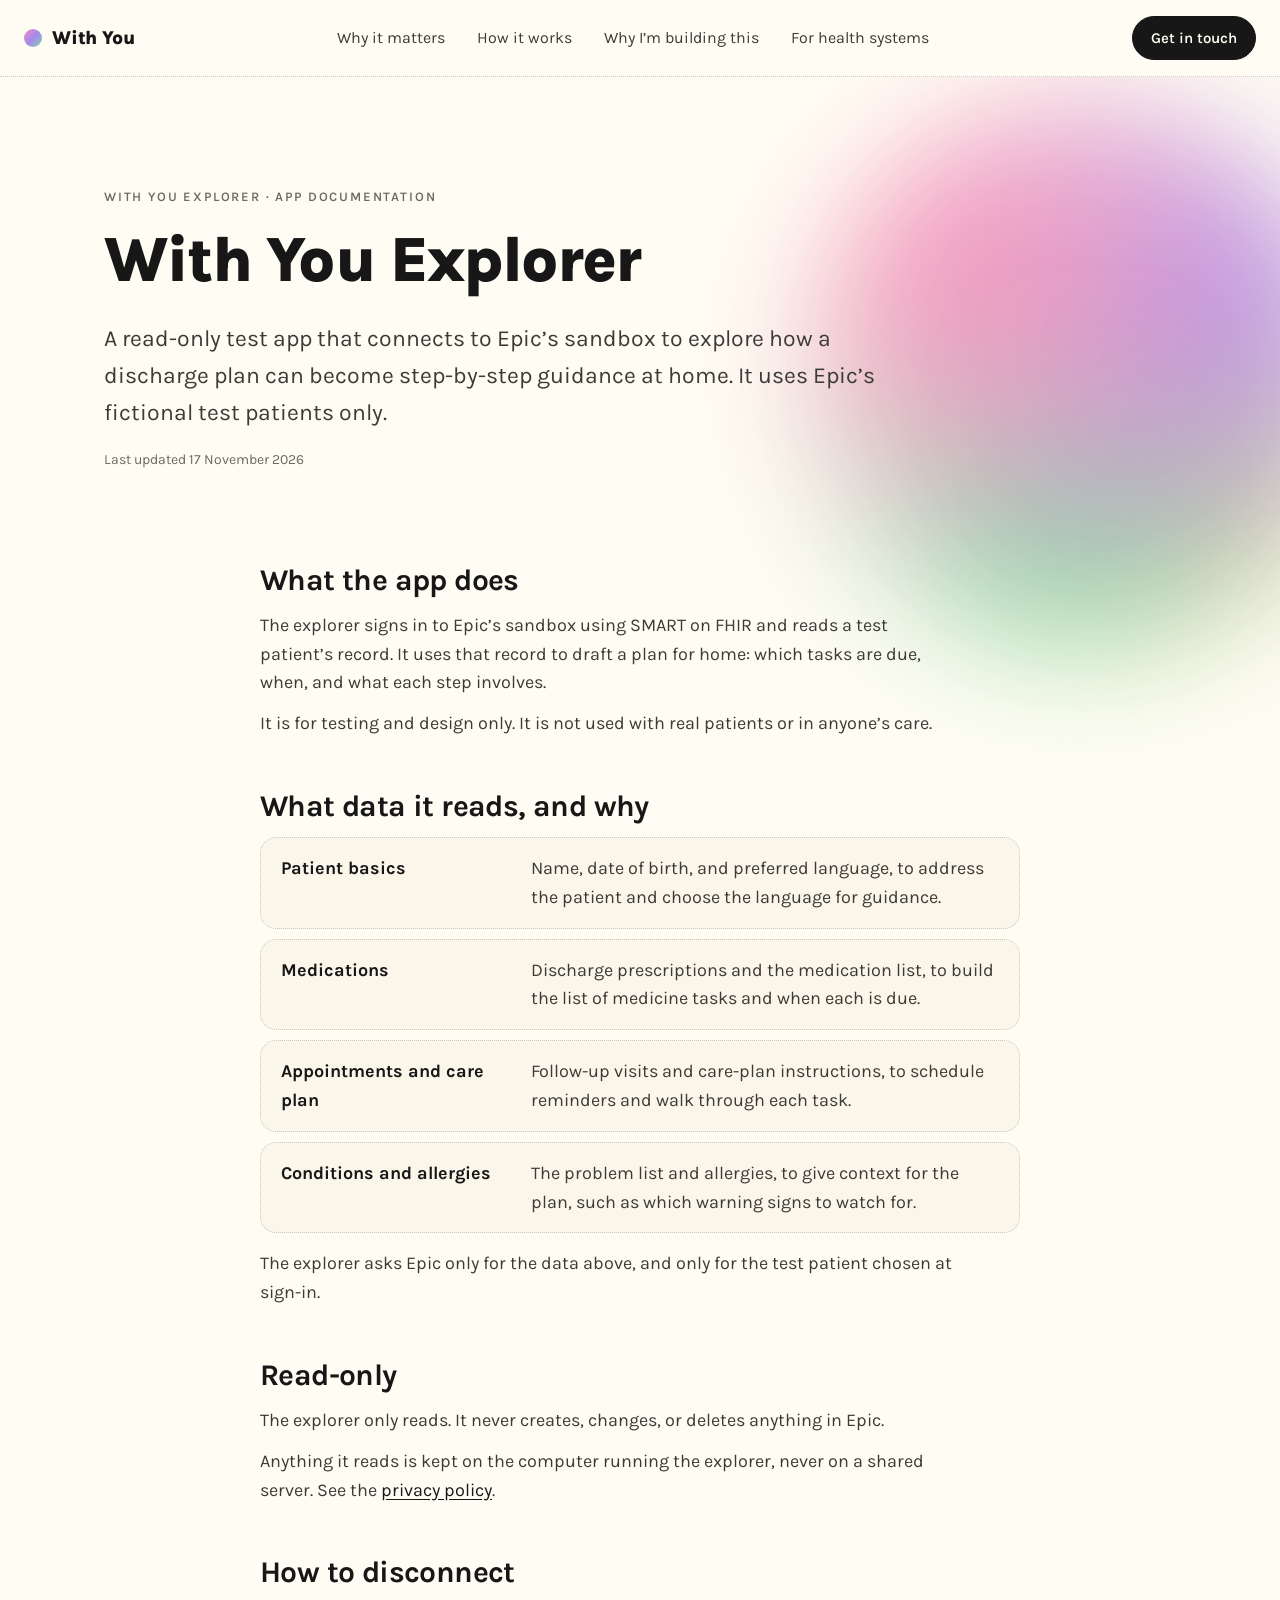
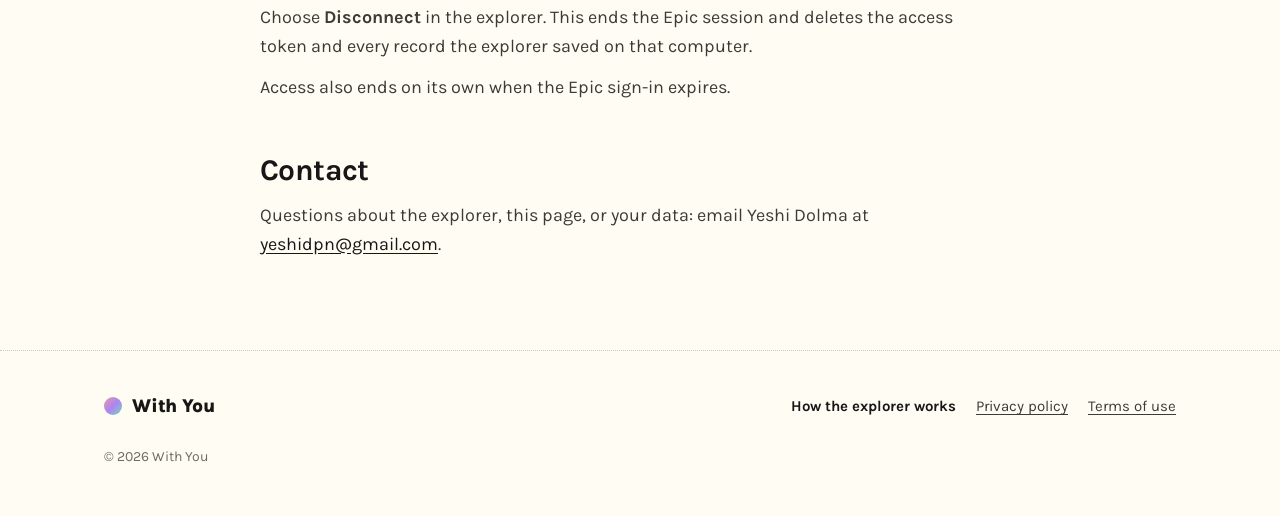
==== epic-app.html @ de27b488 "Add With You Explorer documentation, privacy policy and terms of use Public pages for the Epic app r" ====
<!doctype html>
<html lang="en">
<head>
  <meta charset="utf-8" />
  <meta name="viewport" content="width=device-width, initial-scale=1" />
  <title>With You Explorer · With You</title>
  <meta name="description" content="What the With You Explorer does, the Epic sandbox data it reads and why, that it is read-only, how to disconnect, and how to get in touch." />
  <link rel="preconnect" href="https://fonts.googleapis.com" />
  <link rel="preconnect" href="https://fonts.gstatic.com" crossorigin />
  <link href="https://fonts.googleapis.com/css2?family=Instrument+Serif:ital@1&family=Karla:ital,wght@0,300..800;1,300..800&display=swap" rel="stylesheet" />
  <link rel="stylesheet" href="styles.css" />
  <script>document.documentElement.classList.add("js")</script>
  <script src="script.js" defer></script>
  <link rel="icon" href="icon.svg" type="image/svg+xml" />
  <link rel="apple-touch-icon" href="apple-touch-icon.png" />
  <meta name="theme-color" content="#fffdf3" />
  <!-- link previews (LinkedIn, WhatsApp, iMessage, Slack, X …) -->
  <meta property="og:type" content="website" />
  <meta property="og:site_name" content="With You" />
  <meta property="og:title" content="With You Explorer · With You" />
  <meta property="og:description" content="What the With You Explorer does, the Epic sandbox data it reads and why, that it is read-only, how to disconnect, and how to get in touch." />
  <meta property="og:url" content="https://yeshinin.github.io/with-you/epic-app.html" />
  <meta property="og:image" content="https://yeshinin.github.io/with-you/images/og-image.png" />
  <meta property="og:image:width" content="1200" />
  <meta property="og:image:height" content="630" />
  <meta property="og:image:alt" content="With You: understand your care, navigate daily life, recover with support." />
  <meta name="twitter:card" content="summary_large_image" />
  <meta name="twitter:image" content="https://yeshinin.github.io/with-you/images/og-image.png" />
</head>
<body>

  <!-- ============ NAV ============ -->
  <header class="nav">
    <a href="index.html#top" class="brand">
      <span class="brand-dot" aria-hidden="true"></span>
      With You
    </a>
    <nav class="nav-links" id="site-menu" aria-label="Main">
      <a href="index.html#why">Why it matters</a>
      <a href="index.html#how">How it works</a>
      <a href="why.html">Why I’m building this</a>
      <a href="partners.html">For health systems</a>
    </nav>
    <div class="nav-actions">
      <a href="#contact" class="btn btn-dark btn-sm">Get in touch</a>
      <button class="menu-toggle" type="button" aria-controls="site-menu" aria-expanded="false" aria-label="Menu">
        <span></span><span></span>
      </button>
    </div>
  </header>

  <main id="top" class="page-clip doc-page">
    <div class="orb orb-1" aria-hidden="true"></div>

    <section class="p-hero container">
      <p class="eyebrow">With You Explorer · App documentation</p>
      <h1>With You Explorer</h1>
      <p class="lede">A read-only test app that connects to Epic’s sandbox to explore how a discharge plan can become step-by-step guidance at home. It uses Epic’s fictional test patients only.</p>
      <p class="doc-date">Last updated 17 November 2026</p>
    </section>

    <section class="container doc">
      <h2>What the app does</h2>
      <p>The explorer signs in to Epic’s sandbox using SMART on FHIR and reads a test patient’s record. It uses that record to draft a plan for home: which tasks are due, when, and what each step involves.</p>
      <p>It is for testing and design only. It is not used with real patients or in anyone’s care.</p>
    </section>

    <section class="container doc">
      <h2>What data it reads, and why</h2>
      <dl class="doc-data">
        <div><dt>Patient basics</dt><dd>Name, date of birth, and preferred language, to address the patient and choose the language for guidance.</dd></div>
        <div><dt>Medications</dt><dd>Discharge prescriptions and the medication list, to build the list of medicine tasks and when each is due.</dd></div>
        <div><dt>Appointments and care plan</dt><dd>Follow-up visits and care-plan instructions, to schedule reminders and walk through each task.</dd></div>
        <div><dt>Conditions and allergies</dt><dd>The problem list and allergies, to give context for the plan, such as which warning signs to watch for.</dd></div>
      </dl>
      <p>The explorer asks Epic only for the data above, and only for the test patient chosen at sign-in.</p>
    </section>

    <section class="container doc">
      <h2>Read-only</h2>
      <p>The explorer only reads. It never creates, changes, or deletes anything in Epic.</p>
      <p>Anything it reads is kept on the computer running the explorer, never on a shared server. See the <a href="privacy.html">privacy policy</a>.</p>
    </section>

    <section class="container doc">
      <h2>How to disconnect</h2>
      <p>Choose <strong>Disconnect</strong> in the explorer. This ends the Epic session and deletes the access token and every record the explorer saved on that computer.</p>
      <p>Access also ends on its own when the Epic sign-in expires.</p>
    </section>

    <!-- ============ CONTACT ============ -->
    <section class="container doc doc-contact" id="contact">
      <h2>Contact</h2>
      <p>Questions about the explorer, this page, or your data: email Yeshi Dolma at <a href="mailto:yeshidpn@gmail.com?subject=With%20You%20Explorer">yeshidpn@gmail.com</a>.</p>
    </section>
  </main>

  <!-- ============ FOOTER ============ -->
  <footer class="footer">
    <div class="container">
      <div class="footer-top">
        <span class="brand"><span class="brand-dot" aria-hidden="true"></span>With You</span>
        <nav class="doc-links" aria-label="With You Explorer">
          <a href="epic-app.html" aria-current="page">How the explorer works</a>
          <a href="privacy.html">Privacy policy</a>
          <a href="terms.html">Terms of use</a>
        </nav>
      </div>
      <p class="muted small">© 2026 With You</p>
    </div>
  </footer>

</body>
</html>
---- styles.css ----
/* ==========================================================
   With You — landing page
   Palette inspired by asimorb.com: warm white, ink, coral/rose orbs
   ========================================================== */

:root {
  --bg: #fffdf3;
  --bg-soft: #fbf6ea;
  --ink: #171717;
  --ink-2: #3d3b36;
  --muted: #6f6a60;
  --line: rgba(23, 23, 23, 0.22);
  --coral: #e9846f;
  --rose: #efa6b4;
  --peach: #f6c7a8;

  /* Gradient colours: animated through three palettes (see @keyframes palette) */
  --c1: #f48fb8;
  --c2: #a888f0;
  --c3: #7fd6a8;
  --c4: #f5d06a;
  /* fixed blue for the With You hub (does not cycle with the palette) */
  --hub-blue: #3466d1;
  --hub-blue-deep: #1f3f8f;
  --hub-blue-soft: #a9c4f5;
  --radius: 22px;
  --max: 1120px;
  --font: "Karla", system-ui, -apple-system, "Segoe UI", sans-serif;
}

/* Registering the colours lets the browser animate smoothly between palettes */
@property --c1 { syntax: "<color>"; inherits: true; initial-value: #f48fb8; }
@property --c2 { syntax: "<color>"; inherits: true; initial-value: #a888f0; }
@property --c3 { syntax: "<color>"; inherits: true; initial-value: #7fd6a8; }
@property --c4 { syntax: "<color>"; inherits: true; initial-value: #f5d06a; }

:root { animation: palette 24s ease-in-out infinite; }

@keyframes palette {
  /* pink / purple / green */
  0%, 100% { --c1: #f48fb8; --c2: #a888f0; --c3: #7fd6a8; --c4: #f48fb8; }
  /* blue / green / pink */
  33%      { --c1: #7fb6f2; --c2: #7fd6a8; --c3: #f48fb8; --c4: #7fb6f2; }
  /* purple / pink / orange / yellow */
  66%      { --c1: #a888f0; --c2: #f48fb8; --c3: #f7a072; --c4: #f5d06a; }
}

* { box-sizing: border-box; }

html { scroll-behavior: smooth; scroll-padding-top: 80px; }

body {
  margin: 0;
  background: var(--bg);
  color: var(--ink);
  font-family: var(--font);
  font-size: 18px;
  line-height: 1.6;
  -webkit-font-smoothing: antialiased;
  overflow-x: hidden;
}

h1, h2, h3 { line-height: 1.1; letter-spacing: -0.02em; margin: 0; }
h2 { font-size: clamp(30px, 4.4vw, 48px); font-weight: 700; max-width: 22ch; }
h3 { font-size: 21px; font-weight: 700; }
a { color: inherit; }
sup { font-size: 0.6em; color: var(--muted); margin-left: 1px; }

.container { max-width: var(--max); margin: 0 auto; padding: 0 24px; }

.eyebrow {
  font-size: 13px;
  font-weight: 600;
  letter-spacing: 0.14em;
  text-transform: uppercase;
  color: var(--muted);
  margin: 0 0 18px;
}

.section-lede { color: var(--ink-2); max-width: 60ch; margin: 18px 0 0; }

/* ---------- Buttons ---------- */
.btn {
  display: inline-flex;
  align-items: center;
  gap: 8px;
  padding: 13px 24px;
  border-radius: 999px;
  text-decoration: none;
  font-weight: 600;
  font-size: 16px;
  border: 1px solid var(--ink);
  transition: transform 0.15s ease, background 0.15s ease;
}
.btn:hover { transform: translateY(-1px); }
.btn-dark { background: var(--ink); color: var(--bg); }
.btn-dark:hover { background: #000; }
.btn-ghost { background: transparent; color: var(--ink); }
.btn-ghost:hover { background: rgba(23, 23, 23, 0.05); }
.btn-sm { padding: 9px 18px; font-size: 15px; }
.btn-lg { padding: 18px 32px; font-size: 19px; }

/* ---------- Nav ---------- */
.nav {
  position: sticky;
  top: 0;
  z-index: 10;
  display: flex;
  align-items: center;
  justify-content: space-between;
  gap: 24px;
  padding: 16px 24px;
  background: rgba(255, 253, 243, 0.82);
  backdrop-filter: blur(12px);
  -webkit-backdrop-filter: blur(12px);
  border-bottom: 1px dotted var(--line);
}
.brand {
  display: inline-flex;
  align-items: center;
  gap: 10px;
  font-weight: 800;
  font-size: 19px;
  letter-spacing: -0.01em;
  text-decoration: none;
}
.brand-dot {
  width: 18px;
  height: 18px;
  border-radius: 50%;
  background: linear-gradient(135deg, var(--c1), var(--c2) 50%, var(--c3));
}
.nav-links { display: flex; gap: 32px; }
.nav-links a { text-decoration: none; font-size: 16px; color: var(--ink-2); }
.nav-links a:hover { color: var(--ink); }
.nav-links a[aria-current="page"] { color: var(--ink); font-weight: 600; }
.nav-actions { display: flex; align-items: center; gap: 10px; }

/* phone menu button (two lines that become an ×) */
.menu-toggle {
  display: none;
  width: 40px;
  height: 40px;
  border-radius: 50%;
  border: 1px solid var(--line);
  background: transparent;
  cursor: pointer;
  position: relative;
}
.menu-toggle span {
  position: absolute;
  left: 11px;
  right: 11px;
  height: 2px;
  border-radius: 2px;
  background: var(--ink);
  transition: transform 0.2s ease, top 0.2s ease;
}
.menu-toggle span:first-child { top: 15px; }
.menu-toggle span:last-child { top: 22px; }
.nav.menu-open .menu-toggle span:first-child { top: 18px; transform: rotate(45deg); }
.nav.menu-open .menu-toggle span:last-child { top: 18px; transform: rotate(-45deg); }

/* ---------- Hero ---------- */
.hero {
  position: relative;
  overflow: hidden;
  padding: 110px 24px 0;
}
.hero-inner {
  position: relative;
  max-width: var(--max);
  margin: 0 auto;
  z-index: 1;
}
.hero h1 {
  font-size: clamp(36px, 5.6vw, 72px);
  max-width: 23ch;
  text-wrap: balance;
  font-weight: 800;
  letter-spacing: -0.035em;
  line-height: 1.02;
}
.hero h1 .soft { display: block; color: var(--coral); }
.lede {
  font-size: clamp(19px, 2vw, 23px);
  color: var(--ink-2);
  max-width: 40ch;
  margin: 28px 0 36px;
}
/* the home hero uses about three quarters of the width, leaving room for the glow */
.hero .lede { max-width: 54ch; }
.tagline { max-width: 60ch; margin: -14px 0 34px; font-size: clamp(18px, 1.7vw, 20px); font-weight: 600; color: var(--ink); }
.hero-actions { display: flex; gap: 12px; flex-wrap: wrap; align-items: center; }
.hero-link { margin-left: 6px; font-size: 16px; color: var(--ink-2); text-underline-offset: 4px; }
.hero-link:hover { color: var(--ink); }

/* ---------- What's different (floating card in the hero) ---------- */
.diff-card {
  position: relative;
  z-index: 2;
  max-width: var(--max);
  margin: 88px auto 0;
  padding: 44px 48px 36px;
  border-radius: calc(var(--radius) + 6px);
  background: rgba(255, 255, 255, 0.92);
  border: 1px solid rgba(23, 23, 23, 0.07);
  box-shadow: 0 40px 80px -40px rgba(31, 63, 143, 0.35), 0 12px 28px -18px rgba(23, 23, 23, 0.18);
  backdrop-filter: blur(12px);
  -webkit-backdrop-filter: blur(12px);
}
.diff-card h2 { max-width: none; text-wrap: balance; }
.billboard { display: grid; margin: 34px 0 0; padding: 0; list-style: none; }
.bb-slide {
  grid-area: 1 / 1;
  display: grid;
  grid-template-columns: minmax(0, 1fr) auto minmax(0, 1.25fr);
  gap: 28px;
  align-items: center;
  align-content: center;
  padding: 34px 36px;
  border-radius: var(--radius);
  background: var(--bg-soft);
  opacity: 0;
  visibility: hidden;
  transform: translateY(18px) scale(0.985);
  transition: opacity 0.5s ease, transform 0.6s cubic-bezier(0.2, 0.8, 0.2, 1), visibility 0s linear 0.6s;
}
.bb-slide.is-on { opacity: 1; visibility: visible; transform: none; transition-delay: 0s; }
.bb-label { display: block; margin-bottom: 10px; font-size: 13px; font-weight: 700; letter-spacing: 0.07em; text-transform: uppercase; color: var(--muted); }
.bb-tool p, .bb-ours p { margin: 0; }
.bb-tool .bb-label { color: #a3302a; }
.bb-tool p { font-size: clamp(22px, 2.4vw, 30px); font-weight: 700; line-height: 1.2; letter-spacing: -0.015em; color: #a3302a; }
/* the generic line gets crossed out once it has been read */
.bb-strike {
  background: linear-gradient(currentColor, currentColor) 0 58% / 0% 3px no-repeat;
  transition: background-size 0.7s ease;
}
.bb-slide.is-on .bb-strike { background-size: 100% 3px; transition-delay: 1.1s; }
.bb-arrow { font-size: 30px; color: var(--hub-blue); opacity: 0; transform: translateX(-8px); transition: opacity 0.4s ease, transform 0.4s ease; }
.bb-ours { opacity: 0; transform: translateY(10px); transition: opacity 0.6s ease, transform 0.6s ease; }
.bb-ours .bb-label { color: var(--hub-blue-deep); }
.bb-ours p { font-size: clamp(18px, 1.7vw, 21px); line-height: 1.45; color: var(--ink); }
.bb-slide.is-on .bb-arrow { opacity: 1; transform: none; transition-delay: 1.5s; }
.bb-slide.is-on .bb-ours { opacity: 1; transform: none; transition-delay: 1.7s; }
.bb-dots { display: flex; gap: 8px; margin-top: 18px; }
.bb-dot { position: relative; width: 34px; height: 22px; padding: 0; border: 0; background: none; cursor: pointer; }
.bb-dot span { position: absolute; left: 0; right: 0; top: 9px; height: 4px; border-radius: 4px; background: rgba(23, 23, 23, 0.14); overflow: hidden; }
.bb-dot span::after { content: ""; position: absolute; inset: 0; width: 0; background: var(--ink); border-radius: inherit; }
.bb-dot.is-on span::after { animation: bb-fill 7s linear forwards; }
.billboard-paused .bb-dot.is-on span::after { animation-play-state: paused; }
@keyframes bb-fill { from { width: 0; } to { width: 100%; } }
@media (prefers-reduced-motion: reduce) {
  .bb-slide, .bb-strike, .bb-arrow, .bb-ours { transition: none !important; }
  .bb-dot.is-on span::after { animation: none; width: 100%; }
}
.diff-close { margin: 26px 0 0; padding-top: 22px; border-top: 1px solid var(--line); font-size: 18px; font-weight: 600; color: var(--ink-2); }

.orb {
  position: absolute;
  border-radius: 50%;
  filter: blur(60px);
  opacity: 0.95;
  pointer-events: none;
  /* four colour blobs blended into one soft orb */
  background:
    radial-gradient(circle at 30% 30%, var(--c1), transparent 62%),
    radial-gradient(circle at 72% 35%, var(--c2), transparent 62%),
    radial-gradient(circle at 45% 75%, var(--c3), transparent 64%),
    radial-gradient(circle at 75% 72%, var(--c4), transparent 58%);
}
.orb-1 {
  width: 560px; height: 560px;
  right: -80px; top: 20px;
  animation: drift 18s ease-in-out infinite alternate, spin 40s linear infinite;
}
.orb-2 {
  width: 340px; height: 340px;
  right: 380px; top: 340px;
  opacity: 0.55;
  animation: drift 22s ease-in-out infinite alternate-reverse, spin 50s linear infinite reverse;
}
@keyframes drift {
  from { translate: 0 0; scale: 1; }
  to   { translate: -40px 30px; scale: 1.08; }
}
@keyframes spin {
  to { rotate: 360deg; }
}
@media (prefers-reduced-motion: reduce) {
  :root, .orb { animation: none; }
  html { scroll-behavior: auto; }
}

/* ---------- Octopus diagram (hero) ---------- */
/* Only the hub shows at first; hovering it (.open) grows the arms out.
   The arm nearest the cursor gets .on and the rest dim. */
.octo-lead {
  position: relative;
  z-index: 1;
  max-width: 46ch;
  margin: 88px auto 0;
  padding: 0 24px;
  font-size: clamp(19px, 1.9vw, 23px);
  font-weight: 600;
  line-height: 1.45;
  text-align: center;
  text-wrap: balance;
  color: var(--ink);
}
.octo-lead + .octo { margin-top: 36px; }
.octo {
  position: relative;
  z-index: 1;
  max-width: var(--max);
  aspect-ratio: 1000 / 540;
  margin: 72px auto 0;
}
.octo-arms { position: absolute; inset: 0; width: 100%; height: 100%; overflow: visible; pointer-events: none; }
.octo-arms path {
  fill: none;
  stroke: url(#arm-grad);
  stroke-width: 3;
  stroke-linecap: round;
  stroke-dasharray: 1;
  stroke-dashoffset: 1;
  transition: stroke-dashoffset 0.45s ease, opacity 0.25s ease, stroke-width 0.25s ease;
}
.octo-arms circle { fill: url(#arm-grad); opacity: 0; transition: opacity 0.2s ease, r 0.25s ease; }
.octo.open .octo-arms path { stroke-dashoffset: 0; transition: stroke-dashoffset 0.8s ease var(--d), opacity 0.25s ease, stroke-width 0.25s ease; }
.octo.open .octo-arms circle { opacity: 1; transition: opacity 0.3s ease calc(var(--d) + 0.6s), r 0.25s ease; }
.octo[data-active] .octo-arms path:not(.on),
.octo[data-active] .octo-arms circle:not(.on) { opacity: 0.22; }
.octo-arms path.on { stroke-width: 5; }
.octo-arms circle.on { r: 8; }

/* centre hub */
.hub {
  position: absolute;
  left: 50%;
  top: 50%;
  width: 34%;
  min-height: 34%;
  transform: translate(-50%, -50%);
  display: grid;
  place-items: center;
  padding: 26px 28px;
  border-radius: 30px;
  background: #fff;
  border: 1px solid rgba(23, 23, 23, 0.06);
  box-shadow: 0 30px 60px -30px rgba(52, 102, 209, 0.45),
              0 0 0 10px rgba(52, 102, 209, 0.1);
  text-align: center;
  cursor: pointer;
  outline: none;
  transition: box-shadow 0.3s ease, transform 0.3s ease;
}
.octo.open .hub {
  transform: translate(-50%, -50%) scale(1.03);
  box-shadow: 0 30px 60px -30px rgba(52, 102, 209, 0.55),
              0 0 0 16px rgba(52, 102, 209, 0.14);
}
.hub:focus-visible { box-shadow: 0 0 0 3px var(--ink); }
.hub-default { display: flex; flex-direction: column; align-items: center; gap: 6px; }
.hub-default strong {
  font-size: clamp(34px, 3.6vw, 46px);
  line-height: 1;
  padding: 0 0.1em 0.08em;
  background: linear-gradient(100deg, var(--hub-blue-deep), var(--hub-blue));
  -webkit-background-clip: text;
  background-clip: text;
}
.hub-default span { font-size: 16px; color: var(--ink-2); }
.hub-hint { margin-top: 6px; font-size: 13px; color: var(--muted); transition: opacity 0.3s ease; }
.octo.open .hub-hint { opacity: 0; }
.hub-wave { display: flex; gap: 4px; align-items: center; height: 26px; margin-bottom: 4px; }
.hub-wave i {
  width: 4px;
  height: 100%;
  border-radius: 3px;
  background: linear-gradient(var(--hub-blue-soft), var(--hub-blue));
  animation: hubwave 1.4s ease-in-out infinite;
}
.hub-wave i:nth-child(2n) { animation-delay: -0.35s; }
.hub-wave i:nth-child(3n) { animation-delay: -0.7s; }
@keyframes hubwave { 0%, 100% { transform: scaleY(0.35); } 50% { transform: scaleY(1); } }

/* arm labels */
.arms { list-style: none; margin: 0; padding: 0; }
.arm {
  position: absolute;
  max-width: 23%;
  transform: translateY(-50%) scale(0.92);
  opacity: 0;
  transition: opacity 0.2s ease, transform 0.25s ease;
}
.arm-l { text-align: right; transform-origin: right center; }
.arm-r { transform-origin: left center; }
.octo.open .arm {
  opacity: 1;
  transform: translateY(-50%) scale(1);
  transition: opacity 0.35s ease calc(var(--d) + 0.45s), transform 0.35s ease calc(var(--d) + 0.45s);
}
.arm-label {
  display: inline-block;
  font-size: 15px;
  font-weight: 600;
  line-height: 1.3;
  padding: 10px 16px;
  border-radius: 18px;
  border: 1px solid rgba(23, 23, 23, 0.12);
  background: rgba(255, 255, 255, 0.9);
  transition: background 0.2s ease, color 0.2s ease, border-color 0.2s ease, opacity 0.2s ease, transform 0.2s ease;
}

/* sub-points: one bubble that pops out of the focused label
   (below it, or above it for the bottom arms) */
.arm-subs {
  position: absolute;
  z-index: 3;
  top: calc(100% + 12px);
  width: max-content;
  max-width: 280px;
  margin: 0;
  padding: 12px 16px;
  list-style: none;
  text-align: left;
  font-size: 14px;
  font-weight: 500;
  line-height: 1.4;
  color: var(--ink);
  background: #fff;
  border: 1px solid rgba(52, 102, 209, 0.18);
  border-radius: 16px;
  box-shadow: 0 18px 40px -18px rgba(31, 63, 143, 0.35);
  opacity: 0;
  pointer-events: none;
  transform: translateY(-6px) scale(0.96);
  transition: opacity 0.15s ease, transform 0.15s ease;
}
.arm-l .arm-subs { right: 0; transform-origin: top right; }
.arm-r .arm-subs { left: 0; transform-origin: top left; }
.arm-up .arm-subs { top: auto; bottom: calc(100% + 12px); transform: translateY(6px) scale(0.96); }
.arm-l.arm-up .arm-subs { transform-origin: bottom right; }
.arm-r.arm-up .arm-subs { transform-origin: bottom left; }
/* little tail pointing back at the label */
.arm-subs::before {
  content: "";
  position: absolute;
  top: -7px;
  width: 12px;
  height: 12px;
  background: #fff;
  border-left: 1px solid rgba(52, 102, 209, 0.18);
  border-top: 1px solid rgba(52, 102, 209, 0.18);
  transform: rotate(45deg);
}
.arm-l .arm-subs::before { right: 28px; }
.arm-r .arm-subs::before { left: 28px; }
.arm-up .arm-subs::before { top: auto; bottom: -7px; transform: rotate(225deg); }
.arm-subs li { padding: 3px 0; }
.arm-subs li::before {
  content: "";
  display: inline-block;
  width: 6px;
  height: 6px;
  margin-right: 9px;
  border-radius: 50%;
  background: var(--hub-blue);
  vertical-align: 2px;
}
.arm.on { z-index: 5; }   /* keep the focused arm and its bubble above the other labels */
.arm.on .arm-subs {
  opacity: 1;
  transform: none;
  pointer-events: auto;
  transition: opacity 0.25s ease 0.05s, transform 0.25s ease 0.05s;
}
.octo[data-active] .arm:not(.on) .arm-label { opacity: 0.45; }
.arm.on .arm-label { background: var(--ink); color: var(--bg); border-color: var(--ink); }
.arm-l.on .arm-label { transform: translateX(-6px); }
.arm-r.on .arm-label { transform: translateX(6px); }

@media (prefers-reduced-motion: reduce) {
  .octo-arms path, .octo-arms circle, .arm, .hub { transition: none !important; }
  .hub-wave i { animation: none; }
}

/* ---------- Belief ---------- */
.belief {
  max-width: 900px;
  margin: 0 auto;
  padding: 110px 24px;
  text-align: center;
}
.belief p {
  margin: 0;
  font-size: clamp(24px, 3.2vw, 36px);
  line-height: 1.3;
  font-weight: 500;
  letter-spacing: -0.015em;
}

/* ---------- Stats ---------- */
.stats {
  /* soft wash of the changing palette instead of a dark band */
  background: linear-gradient(135deg,
    color-mix(in oklab, var(--c2), var(--bg) 80%),
    color-mix(in oklab, var(--c1), var(--bg) 84%) 50%,
    color-mix(in oklab, var(--c3), var(--bg) 82%));
  color: var(--ink);
  padding: 100px 0;
  border-radius: 36px;
  margin: 0 16px;
}
.stats h2 { max-width: 26ch; }

.stat-list {
  list-style: none;
  margin: 64px 0 0;
  padding: 0;
}
.stat {
  display: grid;
  grid-template-columns: minmax(220px, 0.9fr) 1.4fr;
  gap: 32px;
  align-items: baseline;
  padding: 40px 0;
  border-top: 1px dotted var(--line);
}
.stat-num {
  font-size: clamp(48px, 7vw, 88px);
  font-weight: 800;
  letter-spacing: -0.04em;
  line-height: 1;
  /* deeper versions of the palette so numbers stay readable on the light wash */
  background: linear-gradient(120deg,
    color-mix(in oklab, var(--c2), #1e0e36 45%),
    color-mix(in oklab, var(--c1), #3a0c26 40%) 50%,
    color-mix(in oklab, var(--c3), #0c2422 50%));
  -webkit-background-clip: text;
  background-clip: text;
  color: transparent;
}
.stat-label { font-size: clamp(19px, 2vw, 23px); color: var(--ink-2); line-height: 1.45; max-width: 34ch; }
.stat-accent .stat-label { color: var(--ink); font-weight: 600; }

/* ---------- Scroll reveal (only when JS is on) ---------- */
.js .reveal {
  opacity: 0;
  translate: 0 28px;
  transition: opacity 0.9s ease, translate 0.9s ease;
}
.js .reveal.is-visible { opacity: 1; translate: 0 0; }
@media (prefers-reduced-motion: reduce) {
  .js .reveal { opacity: 1; translate: none; transition: none; }
}

/* ---------- Compare ---------- */
.compare { padding-top: 130px; padding-bottom: 40px; }
.compare h2 { max-width: 28ch; }
.compare-grid {
  display: grid;
  grid-template-columns: 1fr 1fr;
  gap: 24px;
  margin-top: 48px;
}
.track {
  border-radius: var(--radius);
  padding: 32px;
}
.track h3 { margin-bottom: 20px; }
.track ol { list-style: none; margin: 0; padding: 0; }
.track li {
  position: relative;
  padding: 16px 0 16px 0;
  border-top: 1px dotted var(--line);
  font-size: 17px;
  color: var(--ink-2);
}
.day {
  display: block;
  font-size: 13px;
  font-weight: 700;
  letter-spacing: 0.1em;
  text-transform: uppercase;
  margin-bottom: 4px;
}
.track li strong { display: block; color: var(--ink); font-weight: 700; margin-bottom: 2px; }
.track-without { background: var(--bg-soft); border: 1px solid rgba(23, 23, 23, 0.08); }
.track-without h3, .track-without .day { color: var(--muted); }
.track-with {
  background: linear-gradient(160deg,
    color-mix(in oklab, var(--c1), transparent 70%),
    color-mix(in oklab, var(--c2), transparent 75%) 55%,
    color-mix(in oklab, var(--c3), transparent 72%));
  border: 1px solid color-mix(in oklab, var(--c2), transparent 50%);
}
.track-with .day { color: color-mix(in oklab, var(--c2), #1a0a30 50%); }
.track-with li { color: var(--ink); }

/* ---------- How it works ---------- */
.how { padding: 120px 0 60px; }
.how h2 { max-width: none; }
/* Italic serif in the shifting palette, used for accents */
.serif-gradient {
  font-family: "Instrument Serif", Georgia, serif;
  font-style: italic;
  font-weight: 400;
  letter-spacing: 0;
  background: linear-gradient(100deg,
    color-mix(in oklab, var(--c2), #1e0e36 45%),
    color-mix(in oklab, var(--c1), #3a0c26 40%) 50%,
    color-mix(in oklab, var(--c3), #0c2422 50%));
  -webkit-background-clip: text;
  background-clip: text;
  color: transparent;
}

/* Closing statement after the six ways */
.statement { padding-top: 70px; padding-bottom: 50px; text-align: center; }
.statement p {
  max-width: 30ch;
  margin: 0 auto;
  font-size: clamp(28px, 3.6vw, 44px);
  font-weight: 700;
  line-height: 1.2;
  letter-spacing: -0.02em;
  text-wrap: balance;
}
.statement .serif-gradient {
  text-wrap: balance;
  display: block;
  margin-top: 0;
  padding: 0 0.1em 0.1em;
  font-size: 1.25em;
  line-height: 1.1;
}

.melt {
  display: inline-block;
  padding: 0 0.08em;
  font-family: "Instrument Serif", Georgia, serif;
  font-style: italic;
  font-weight: 400;
  font-size: 1.22em;
  letter-spacing: 0;
  line-height: 1;
  background: linear-gradient(100deg,
    color-mix(in oklab, var(--c2), #1e0e36 45%),
    color-mix(in oklab, var(--c1), #3a0c26 40%) 50%,
    color-mix(in oklab, var(--c3), #0c2422 50%));
  -webkit-background-clip: text;
  background-clip: text;
  color: transparent;
  filter: url(#melt);
}
@media (prefers-reduced-motion: reduce) {
  .melt { filter: none; }
}
.modes { display: flex; flex-wrap: wrap; gap: 10px; margin-top: 28px; }
.modes span {
  padding: 8px 16px;
  border: 1px solid var(--line);
  border-radius: 999px;
  font-size: 15px;
  font-weight: 600;
  background: rgba(255, 255, 255, 0.5);
}
/* Horizontal, swipeable carousel of six photo cards */
.carousel-nav { display: flex; justify-content: flex-end; gap: 10px; margin-top: -44px; }
.arrow {
  width: 46px;
  height: 46px;
  border-radius: 50%;
  border: 1px solid var(--ink);
  background: transparent;
  color: var(--ink);
  font: 600 18px var(--font);
  cursor: pointer;
  transition: background 0.15s ease, color 0.15s ease;
}
.arrow:hover { background: var(--ink); color: var(--bg); }
.arrow:disabled { opacity: 0.3; cursor: default; background: transparent; color: var(--ink); }

.carousel {
  --edge: max(24px, calc((100vw - var(--max)) / 2 + 24px));
  display: flex;
  gap: 20px;
  margin-top: 28px;
  padding: 8px var(--edge) 24px;
  overflow-x: auto;
  scroll-snap-type: x mandatory;
  scroll-padding: 0 var(--edge);
  scrollbar-width: none;
  cursor: grab;
}
.carousel::-webkit-scrollbar { display: none; }
.carousel.dragging { cursor: grabbing; scroll-snap-type: none; }
.carousel.dragging .slide { pointer-events: none; }

.slide {
  position: relative;
  flex: 0 0 auto;
  width: min(420px, 82vw);
  aspect-ratio: 4 / 5;
  border-radius: 28px;
  overflow: hidden;
  scroll-snap-align: start;
  isolation: isolate;
  background: var(--ink);
}
.slide img {
  position: absolute;
  inset: 0;
  width: 100%;
  height: 100%;
  object-fit: cover;
  transform: scale(1.12);
  transition: transform 1.2s ease;
  user-select: none;
  -webkit-user-drag: none;
}
.slide:hover img { transform: scale(1.2); }
/* soft palette tint + dark fade so the text reads on any photo */
.slide::after {
  content: "";
  position: absolute;
  inset: 0;
  background:
    linear-gradient(180deg, transparent 35%, rgba(18, 14, 24, 0.82) 100%),
    linear-gradient(140deg,
      color-mix(in oklab, var(--c2), transparent 70%),
      color-mix(in oklab, var(--c1), transparent 80%) 50%,
      color-mix(in oklab, var(--c3), transparent 75%));
}
.slide-text {
  position: absolute;
  z-index: 1;
  left: 0;
  right: 0;
  bottom: 0;
  padding: 30px 30px 32px;
  color: #fff;
}
.slide .num {
  display: block;
  margin-bottom: 10px;
  font-size: 13px;
  font-weight: 700;
  letter-spacing: 0.14em;
  text-transform: uppercase;
  color: rgba(255, 255, 255, 0.75);
}
.slide h3 { font-size: clamp(26px, 2.6vw, 32px); font-weight: 800; letter-spacing: -0.02em; margin-bottom: 10px; }
.slide p { margin: 0; font-size: 17px; line-height: 1.45; color: rgba(255, 255, 255, 0.88); }

.credits { margin: 12px 0 0; font-size: 13px; }

.trust {
  margin: 40px 0 0;
  padding: 20px 0;
  border-top: 1px dotted var(--line);
  color: var(--muted);
  font-size: 16px;
}

/* ---------- Safe by design ---------- */
.safe { padding-top: 70px; padding-bottom: 30px; }
.safe-list { list-style: none; margin: 30px 0 0; padding: 0; display: grid; grid-template-columns: repeat(4, 1fr); gap: 16px; }
.safe-list li { padding: 22px; border-radius: var(--radius); background: var(--bg-soft); border: 1px dotted var(--line); }
.safe-list strong { display: block; margin-bottom: 6px; font-size: 17px; line-height: 1.3; }
.safe-list span { font-size: 15px; color: var(--ink-2); }

/* ---------- Partners page ---------- */
.p-hero { position: relative; z-index: 1; padding-top: 110px; padding-bottom: 80px; }
.p-hero h1 { max-width: 20ch; font-size: clamp(36px, 5.2vw, 64px); font-weight: 800; letter-spacing: -0.03em; line-height: 1.05; }
.p-hero .lede { margin-bottom: 0; }
.p-block { position: relative; z-index: 1; padding-top: 90px; }
.p-block p { max-width: 64ch; margin: 18px 0 0; color: var(--ink-2); }

/* hidden from sight, still read by screen readers */
.sr-only { position: absolute; width: 1px; height: 1px; padding: 0; margin: -1px; overflow: hidden; clip: rect(0 0 0 0); white-space: nowrap; border: 0; }

/* ---------- Partners page sections ---------- */
.p-hero h1 { max-width: 22ch; text-wrap: balance; }
.p-hero h1 .soft { display: block; color: var(--coral); }
.pp .p-hero .lede { max-width: 66ch; margin: 28px 0 30px; font-size: clamp(18px, 1.7vw, 20px); line-height: 1.6; }
.pp-goal-k { margin: 0 0 12px; font-size: 13px; font-weight: 700; letter-spacing: 0.12em; text-transform: uppercase; color: var(--ink-2); }
.pp-goals { list-style: none; margin: 0 0 36px; padding: 0; max-width: 960px; display: grid; grid-template-columns: repeat(2, minmax(0, 1fr)); gap: 10px 28px; }
.pp-goals li { position: relative; padding: 0 0 0 28px; font-size: 17px; line-height: 1.5; color: var(--ink); }
.pp-goals li::before { content: ""; position: absolute; left: 2px; top: 0.3em; width: 16px; height: 16px; border-radius: 50%; background: var(--hub-blue) url("data:image/svg+xml,%3Csvg xmlns='http://www.w3.org/2000/svg' viewBox='0 0 16 16'%3E%3Cpath d='M4.5 8.2l2.3 2.3 4.7-4.9' fill='none' stroke='white' stroke-width='1.8' stroke-linecap='round' stroke-linejoin='round'/%3E%3C/svg%3E") center / 16px no-repeat; }
.pp-goals li:first-child { grid-column: 1 / -1; font-weight: 600; }
.pp .p-block { padding-top: 110px; }
.pp .p-block h2 { max-width: 28ch; font-size: clamp(28px, 3.6vw, 42px); text-wrap: balance; }

/* stat cards */
.pp-cards { list-style: none; margin: 36px 0 0; padding: 0; display: grid; gap: 16px; }
.pp-cards-stack { margin-top: 0; grid-template-columns: 1fr; gap: 12px; }
.pp-card { display: flex; flex-direction: column; gap: 8px; padding: 24px; border-radius: var(--radius); background: var(--bg-soft); border: 1px dotted var(--line); }
.pp-num { font-size: clamp(30px, 3vw, 40px); font-weight: 800; letter-spacing: -0.03em; line-height: 1.05; color: var(--ink); }
.pp-label { font-size: 17px; line-height: 1.45; color: var(--ink-2); }
.pp-src, .chart-src { margin-top: auto; padding-top: 6px; font-size: 13px; line-height: 1.4; color: var(--muted); text-decoration: none; }
.pp-src:hover, .chart-src:hover { text-decoration: underline; }
.pp-cards-stack .pp-card { display: grid; grid-template-columns: 6.2em 1fr; column-gap: 18px; row-gap: 4px; align-items: baseline; padding: 20px 22px; }
.pp-cards-stack .pp-num { grid-row: span 2; font-size: clamp(28px, 2.6vw, 34px); }
.pp-cards-stack .pp-src { padding-top: 0; }

/* the gap: charts on the left, capacity on the right */
.gap-grid { display: grid; grid-template-columns: 1.25fr 1fr; gap: 40px; margin-top: 40px; align-items: start; }
.gap-col { display: grid; gap: 16px; }
.gap-label { margin: 0 0 2px; font-size: 13px; font-weight: 700; letter-spacing: 0.12em; text-transform: uppercase; color: var(--ink-2); }
.gap-close { max-width: 34ch; margin: 56px auto 0; text-align: center; text-wrap: balance; font-size: clamp(22px, 2.6vw, 30px); font-weight: 700; line-height: 1.3; letter-spacing: -0.015em; color: var(--ink); }

/* bar charts */
.chart { margin: 0; padding: 22px 24px; border-radius: var(--radius); background: var(--bg-soft); border: 1px dotted var(--line); display: flex; flex-direction: column; }
.chart-title { font-size: 15px; font-weight: 700; color: var(--ink-2); }
.chart-head { display: flex; flex-wrap: wrap; align-items: baseline; gap: 4px 14px; margin: 6px 0 14px; }
.chart-big { font-size: clamp(30px, 3vw, 40px); font-weight: 800; letter-spacing: -0.03em; line-height: 1.1; font-variant-numeric: tabular-nums; }
.chart-growth { font-size: 15px; font-weight: 700; color: var(--hub-blue); }
.bars { list-style: none; margin: 0 0 12px; padding: 0; display: grid; gap: 8px; }
.bars li { display: grid; grid-template-columns: 4.6em 1fr 3.2em; align-items: center; gap: 10px; font-size: 14px; font-variant-numeric: tabular-nums; }
.bar-year { color: var(--ink-2); font-weight: 600; white-space: nowrap; }
.bar-year small { font-size: 11px; font-weight: 600; color: var(--muted); }
.bar-track { height: 14px; border-radius: 999px; background: rgba(23, 23, 23, 0.06); overflow: hidden; }
.bar { display: block; height: 100%; width: calc(var(--v) * 100%); border-radius: 999px; background: linear-gradient(90deg, var(--hub-blue-soft), var(--hub-blue)); transform-origin: left center; }
.is-est .bar { background: repeating-linear-gradient(135deg, var(--hub-blue-soft) 0 5px, color-mix(in oklab, var(--hub-blue-soft), white 55%) 5px 10px); }
.bar-val { text-align: right; font-weight: 700; color: var(--ink); }
/* animation only once script.js has run (final values show otherwise) */
.charts-anim .chart .bar { transform: scaleX(0); transition: transform 1.1s cubic-bezier(0.2, 0.7, 0.2, 1) calc(var(--i, 0) * 0.15s); }
.charts-anim .chart.is-in .bar { transform: scaleX(1); }
@media (prefers-reduced-motion: reduce) {
  .charts-anim .chart .bar { transform: none; transition: none; }
}

.pp-table sup a, .calc sup a { color: inherit; text-decoration: none; }

/* what we measure */
.pp-table { width: 100%; margin-top: 32px; border-collapse: collapse; font-size: 16px; line-height: 1.45; }
.pp-table th, .pp-table td { padding: 14px 16px 14px 0; text-align: left; vertical-align: top; border-top: 1px dotted var(--line); }
.pp-table thead th { font-size: 13px; font-weight: 700; letter-spacing: 0.08em; text-transform: uppercase; color: var(--muted); border-top: 0; padding-bottom: 10px; }
.pp-table tbody th { font-weight: 700; color: var(--ink); width: 40%; }
.pp-table td { color: var(--ink-2); }
.pp-table td:nth-child(2) { width: 22%; }

/* calculator */
.calc { margin-top: 32px; padding: 30px; max-width: 860px; border-radius: 28px; background: rgba(255, 255, 255, 0.75); border: 1px solid rgba(23, 23, 23, 0.1); box-shadow: 0 18px 50px -24px rgba(30, 25, 50, 0.3); }
.calc-inputs { display: grid; grid-template-columns: repeat(2, 1fr); gap: 16px 20px; }
.calc label { display: flex; flex-direction: column; gap: 6px; font-size: 15px; font-weight: 600; color: var(--ink-2); }
.calc input { width: 100%; padding: 12px 14px; font: 600 19px var(--font); color: var(--ink); background: var(--bg); border: 1px solid var(--line); border-radius: 12px; font-variant-numeric: tabular-nums; }
.calc input:focus { outline: 2px solid var(--hub-blue); outline-offset: 1px; border-color: transparent; }
.calc-outputs { display: grid; grid-template-columns: repeat(2, 1fr); gap: 20px; margin-top: 24px; padding-top: 22px; border-top: 1px dotted var(--line); }
.calc-k { display: block; font-size: 14px; font-weight: 600; color: var(--muted); }
.calc output { display: block; margin-top: 4px; font-size: clamp(32px, 3.6vw, 44px); font-weight: 800; letter-spacing: -0.03em; line-height: 1.1; color: var(--hub-blue-deep); font-variant-numeric: tabular-nums; }
.pp .calc-note { max-width: 70ch; margin-top: 14px; font-size: 14px; color: var(--muted); }

/* how it works */
.pp-steps { list-style: none; counter-reset: step; margin: 32px 0 0; padding: 0; display: grid; grid-template-columns: repeat(4, 1fr); gap: 16px; }
.pp-steps li { counter-increment: step; position: relative; padding: 22px 22px 24px; border-radius: var(--radius); background: var(--bg-soft); border: 1px dotted var(--line); font-size: 17px; line-height: 1.45; color: var(--ink); }
.pp-steps li::before { content: counter(step); display: grid; place-items: center; width: 32px; height: 32px; margin-bottom: 12px; border-radius: 50%; background: var(--ink); color: var(--bg); font-size: 15px; font-weight: 700; }
.pp-notes { list-style: none; margin: 18px 0 0; padding: 0; display: flex; flex-wrap: wrap; gap: 10px; }
.pp-notes li { padding: 8px 16px 8px 34px; position: relative; border: 1px solid var(--line); border-radius: 999px; font-size: 15px; font-weight: 600; background: rgba(255, 255, 255, 0.5); }
.pp-notes li::before { content: ""; position: absolute; left: 15px; top: 50%; width: 8px; height: 8px; margin-top: -4px; border-radius: 50%; background: var(--hub-blue); }

/* evidence */
.pp-evidence { list-style: none; margin: 28px 0 0; padding: 0; display: grid; gap: 14px; max-width: 760px; }
.pp-evidence li { padding: 4px 0 4px 18px; border-left: 3px solid var(--hub-blue); }
.pp .pp-evidence p { margin: 0; font-size: 19px; color: var(--ink); font-weight: 600; }
.pp-evidence .pp-src { display: inline-block; padding-top: 4px; }
.pp .pp-close { margin-top: 26px; }
.pp-link { font-weight: 700; color: var(--ink); text-underline-offset: 4px; }

/* pilot */
.pilot-card { position: relative; overflow: hidden; padding: 48px; border-radius: 32px; background: linear-gradient(135deg,
    color-mix(in oklab, var(--c2), var(--bg) 82%),
    color-mix(in oklab, var(--c1), var(--bg) 86%) 50%,
    color-mix(in oklab, var(--c3), var(--bg) 84%)); }
.pp .pilot-card p { max-width: 62ch; }
.pp .pilot-card .pilot-k { margin-top: 24px; font-weight: 700; color: var(--ink); }
.pilot-needs { list-style: none; margin: 10px 0 0; padding: 0; display: flex; flex-wrap: wrap; gap: 10px; }
.pilot-needs li { padding: 8px 16px; border-radius: 999px; background: rgba(255, 255, 255, 0.7); border: 1px solid rgba(23, 23, 23, 0.1); font-size: 15px; font-weight: 600; }
.pilot-card .btn { margin-top: 30px; }

/* sources */
.pp-sources { padding-bottom: 70px; }
.pp .pp-sources h2 { font-size: 22px; }
.pp-sources ol { margin: 16px 0 0; padding-left: 22px; font-size: 14px; line-height: 1.55; color: var(--muted); }
.pp-sources li { margin-bottom: 6px; scroll-margin-top: 90px; }
.pp-sources li:target { color: var(--ink); }
.pp-sources a { color: var(--ink-2); }

@media (max-width: 900px) {
  .gap-grid { grid-template-columns: 1fr; gap: 32px; }
  .pp-steps { grid-template-columns: repeat(2, 1fr); }
}

/* ---------- Explorer documentation, privacy and terms ---------- */
.doc-page .p-hero { padding-bottom: 40px; }
.doc-page .p-hero h1 { max-width: 18ch; }
.doc-page .p-hero .lede { max-width: 58ch; margin-bottom: 0; }
.doc-date { margin: 18px 0 0; font-size: 14px; color: var(--muted); }
.doc { position: relative; z-index: 1; max-width: calc(760px + 48px); margin-left: auto; margin-right: auto; margin-top: 52px; }
.doc h2 { max-width: none; font-size: clamp(24px, 2.6vw, 30px); margin-bottom: 14px; }
.doc p { max-width: 64ch; margin: 0 0 12px; color: var(--ink-2); }
.doc a { color: var(--ink); text-underline-offset: 3px; }
.doc-data { display: grid; gap: 10px; margin: 6px 0 16px; }
.doc-data div { display: grid; grid-template-columns: 13em 1fr; gap: 16px; padding: 16px 20px; border-radius: 16px; background: var(--bg-soft); border: 1px dotted var(--line); }
.doc-data dt { font-weight: 700; color: var(--ink); }
.doc-data dd { margin: 0; color: var(--ink-2); }
.doc-points { list-style: none; margin: 0; padding: 0; display: grid; gap: 12px; }
.doc-points li { padding: 18px 22px; border-radius: 16px; background: var(--bg-soft); border: 1px dotted var(--line); color: var(--ink-2); }
.doc-points strong { color: var(--ink); }
.doc-contact { padding-bottom: 80px; }
.doc-links { display: flex; flex-wrap: wrap; gap: 6px 20px; font-size: 15px; }
.doc-links a { color: var(--ink-2); text-underline-offset: 3px; }
.doc-links a[aria-current="page"] { color: var(--ink); font-weight: 700; text-decoration: none; }

/* ---------- Founder ---------- */
.founder { padding-top: 60px; padding-bottom: 60px; }
.founder-page { position: relative; z-index: 1; padding-top: 110px; }
/* keeps the decorative orb from widening the page */
.page-clip { position: relative; overflow: hidden; }
.founder-card {
  display: grid;
  grid-template-columns: auto 1fr;
  gap: 36px;
  align-items: start;
  padding: 48px;
  border-radius: 32px;
  background: var(--bg-soft);
  border: 1px dotted var(--line);
}
.avatar {
  width: 96px;
  height: 96px;
  border-radius: 50%;
  display: grid;
  place-items: center;
  font-size: 40px;
  font-weight: 800;
  color: var(--ink);
  background: linear-gradient(135deg, var(--c1), var(--c2) 50%, var(--c3));
}
/* founder photo: circle with a thin palette-colour ring */
.avatar-photo {
  width: 120px;
  height: 120px;
  padding: 4px;
  object-fit: cover;
  background: linear-gradient(135deg, var(--c1), var(--c2) 50%, var(--c3));
}
.founder-lead { max-width: 44ch; margin: 0 auto 32px; font-size: clamp(20px, 2.2vw, 26px); font-weight: 600; line-height: 1.35; letter-spacing: -0.01em; text-align: center; text-wrap: balance; color: var(--ink-2); }
.founder-story { max-width: 68ch; }
.founder-story p { margin: 0 0 18px; font-size: 19px; line-height: 1.65; color: var(--ink-2); }
.founder-story p:first-child { font-size: clamp(20px, 2vw, 23px); line-height: 1.55; color: var(--ink); font-weight: 500; }
.founder-story .founder-pull { margin: 30px 0; padding-left: 18px; border-left: 3px solid var(--hub-blue); font-size: clamp(20px, 2vw, 23px); line-height: 1.45; font-weight: 700; color: var(--ink); text-wrap: pretty; }
.founder-name { margin: 8px 0 0; font-weight: 700; }
.founder-name span { font-weight: 400; color: var(--muted); }

/* ---------- Contact ---------- */
.contact {
  position: relative;
  overflow: hidden;
  padding: 140px 0;
  text-align: center;
}
.orb-3 {
  width: 560px; height: 560px;
  left: 50%; top: 50%;
  transform: translate(-50%, -50%);
  opacity: 0.55;
  animation: spin 45s linear infinite;
}
.contact-inner { position: relative; z-index: 1; }
.contact h2 { margin: 0 auto; font-size: clamp(44px, 7vw, 80px); font-weight: 800; }
.contact p { max-width: 56ch; margin: 24px auto 40px; color: var(--ink-2); }
.contact .contact-lines { display: flex; flex-direction: column; gap: 6px; margin: -18px auto 36px; font-size: 17px; }
.contact-lines a { color: var(--ink); text-underline-offset: 4px; }

/* ---------- Footer ---------- */
.footer {
  border-top: 1px dotted var(--line);
  padding: 40px 0 48px;
  font-size: 15px;
}
.footer-top { display: flex; justify-content: space-between; align-items: center; gap: 16px; flex-wrap: wrap; }
.muted { color: var(--muted); }
.small { font-size: 14px; margin: 24px 0 0; }
.sources { margin-top: 24px; color: var(--muted); }
.sources summary { cursor: pointer; font-weight: 600; color: var(--ink-2); }
.sources ol { margin: 12px 0 0; padding-left: 20px; font-size: 14px; }

/* ---------- Responsive ---------- */
/* the four menu links need room; switch to the menu button sooner */
@media (max-width: 900px) {
  .nav-links { display: none; }
  .menu-toggle { display: block; }
  .nav.menu-open .nav-links {
    display: flex;
    flex-direction: column;
    gap: 0;
    position: absolute;
    top: 100%;
    left: 0;
    right: 0;
    padding: 8px 16px 16px;
    background: var(--bg);
    border-bottom: 1px dotted var(--line);
  }
  .nav.menu-open .nav-links a { padding: 14px 0; font-size: 18px; border-top: 1px dotted var(--line); }
  .nav.menu-open .nav-links a:first-child { border-top: 0; }
  .safe-list { grid-template-columns: repeat(2, 1fr); }
}

@media (max-width: 960px) {
}
@media (max-width: 720px) {
  body { font-size: 17px; }
  .nav { padding: 14px 16px; }
  .nav-links { display: none; }
  .menu-toggle { display: block; }
  .nav.menu-open .nav-links {
    display: flex;
    flex-direction: column;
    gap: 0;
    position: absolute;
    top: 100%;
    left: 0;
    right: 0;
    padding: 8px 16px 16px;
    background: var(--bg);
    border-bottom: 1px dotted var(--line);
  }
  .nav.menu-open .nav-links a { padding: 14px 0; font-size: 18px; border-top: 1px dotted var(--line); }
  .nav.menu-open .nav-links a:first-child { border-top: 0; }
  .founder-page { padding-top: 64px; }
  .container { padding: 0 16px; }
  .hero { padding: 72px 16px 0; }
  .orb-1 { width: 340px; height: 340px; right: -140px; top: 0; }
  .orb-2 { right: 40px; top: 360px; width: 220px; height: 220px; }
  /* phones: hub on top, the seven points listed below it */
  .octo { aspect-ratio: auto; margin-top: 56px; }
  .octo-arms { display: none; }
  .hub { position: static; transform: none !important; width: auto; min-height: 0; margin-bottom: 18px; cursor: default; }
  .hub-hint { display: none; }
  .arm, .arm-l, .arm-r { position: static !important; opacity: 1; transform: none !important; max-width: none; text-align: left; margin-bottom: 8px; }
  .arm-label { display: block; padding: 14px 44px 14px 16px; position: relative; cursor: pointer; }
  .arm-label::after { content: "+"; position: absolute; right: 16px; top: 50%; transform: translateY(-50%); font-size: 20px; font-weight: 400; }
  .arm.open .arm-label { background: var(--ink); color: var(--bg); border-color: var(--ink); }
  .arm.open .arm-label::after { content: "–"; }
  .arm-subs, .arm-up .arm-subs { display: none; position: static; width: auto; max-width: none; margin-top: 8px; opacity: 1; transform: none; box-shadow: none; }
  .arm-subs::before { display: none; }
  .arm.open .arm-subs { display: block; }
  .octo[data-active] .arm:not(.on) .arm-label { opacity: 1; }
  .arm.on:not(.open) .arm-label { background: rgba(255, 255, 255, 0.9); color: var(--ink); border-color: rgba(23, 23, 23, 0.12); }
  .belief { padding: 80px 16px; }
  .hero-link { margin-left: 0; }
  /* What's different: the billboard stacks, generic line above the With You line */
  .diff-card { margin-top: 56px; padding: 28px 18px 24px; }
  .billboard { margin-top: 22px; }
  .bb-slide { grid-template-columns: 1fr; gap: 10px; align-content: start; padding: 22px 20px; }
  .bb-tool p { font-size: 22px; }
  .bb-arrow { justify-self: start; margin-left: 2px; transform: rotate(90deg) translateX(-6px); font-size: 24px; line-height: 1; }
  .bb-slide.is-on .bb-arrow { transform: rotate(90deg); }
  .bb-ours p { font-size: 17px; }
  .diff-close { margin-top: 20px; padding-top: 18px; font-size: 17px; }
  .octo-lead { margin-top: 56px; padding: 0 18px; font-size: 18px; }
  .octo-lead + .octo { margin-top: 24px; }
  .safe-list { grid-template-columns: 1fr; }
  .p-hero { padding-top: 64px; padding-bottom: 56px; }
  .p-block { padding-top: 64px; }
  .doc-data div { grid-template-columns: 1fr; gap: 4px; padding: 14px 16px; }
  .doc-points li { padding: 16px; }
  .doc { margin-top: 40px; }
  .pp .p-block { padding-top: 76px; }
  .pp-goals { grid-template-columns: 1fr; gap: 10px; }
  .pp-goals li { font-size: 16px; }
  .pp-cards-stack .pp-card { grid-template-columns: 1fr; }
  .pp-cards-stack .pp-num { grid-row: auto; }
  .chart { padding: 20px 18px; }
  .bars li { grid-template-columns: 4.2em 1fr 2.9em; gap: 8px; }
  /* the table becomes one card per metric */
  .pp-table, .pp-table tbody, .pp-table tr, .pp-table th, .pp-table td { display: block; width: auto !important; }
  .pp-table thead { position: absolute; width: 1px; height: 1px; overflow: hidden; clip: rect(0 0 0 0); }
  .pp-table tr { margin-bottom: 12px; padding: 18px 18px 14px; border-radius: var(--radius); background: var(--bg-soft); border: 1px dotted var(--line); }
  .pp-table th, .pp-table td { padding: 0; border: 0; }
  .pp-table tbody th { margin-bottom: 10px; font-size: 17px; }
  .pp-table td { margin-top: 8px; font-size: 15px; }
  .pp-table td::before { content: attr(data-label); display: block; font-size: 12px; font-weight: 700; letter-spacing: 0.08em; text-transform: uppercase; color: var(--muted); }
  .calc { padding: 22px 18px; border-radius: 22px; }
  .calc-inputs, .calc-outputs { grid-template-columns: 1fr; }
  .pp-steps { grid-template-columns: 1fr; gap: 10px; }
  .pp-steps li { display: grid; grid-template-columns: 32px 1fr; gap: 14px; align-items: start; padding: 18px; }
  .pp-steps li::before { margin: 0; }
  .pilot-card { padding: 30px 20px; border-radius: 24px; }
  .gap-close { margin-top: 40px; }
  .stats { margin: 0 8px; padding: 72px 0; border-radius: 26px; }
  .stat { grid-template-columns: 1fr; gap: 12px; padding: 32px 0; }
  .compare { padding-top: 90px; }
  .compare-grid { grid-template-columns: 1fr; }
  .track { padding: 24px; }
  .carousel-nav { margin-top: 20px; justify-content: flex-start; }
  .carousel { --edge: 16px; gap: 14px; }
  .slide-text { padding: 22px 22px 24px; }
  .slide h3 { font-size: 24px; margin-bottom: 8px; }
  .slide p { font-size: 15px; }
  .slide::after { background:
    linear-gradient(180deg, transparent 15%, rgba(18, 14, 24, 0.85) 75%),
    linear-gradient(140deg,
      color-mix(in oklab, var(--c2), transparent 70%),
      color-mix(in oklab, var(--c1), transparent 80%) 50%,
      color-mix(in oklab, var(--c3), transparent 75%)); }
  .how { padding-top: 90px; }
  .founder-card { grid-template-columns: 1fr; padding: 28px; gap: 20px; }
  .avatar { width: 64px; height: 64px; font-size: 28px; }
  .avatar-photo { width: 96px; height: 96px; }
  .contact { padding: 100px 0; }
  .orb-3 { width: 360px; height: 360px; }
  .btn-lg { font-size: 17px; padding: 16px 24px; }
}
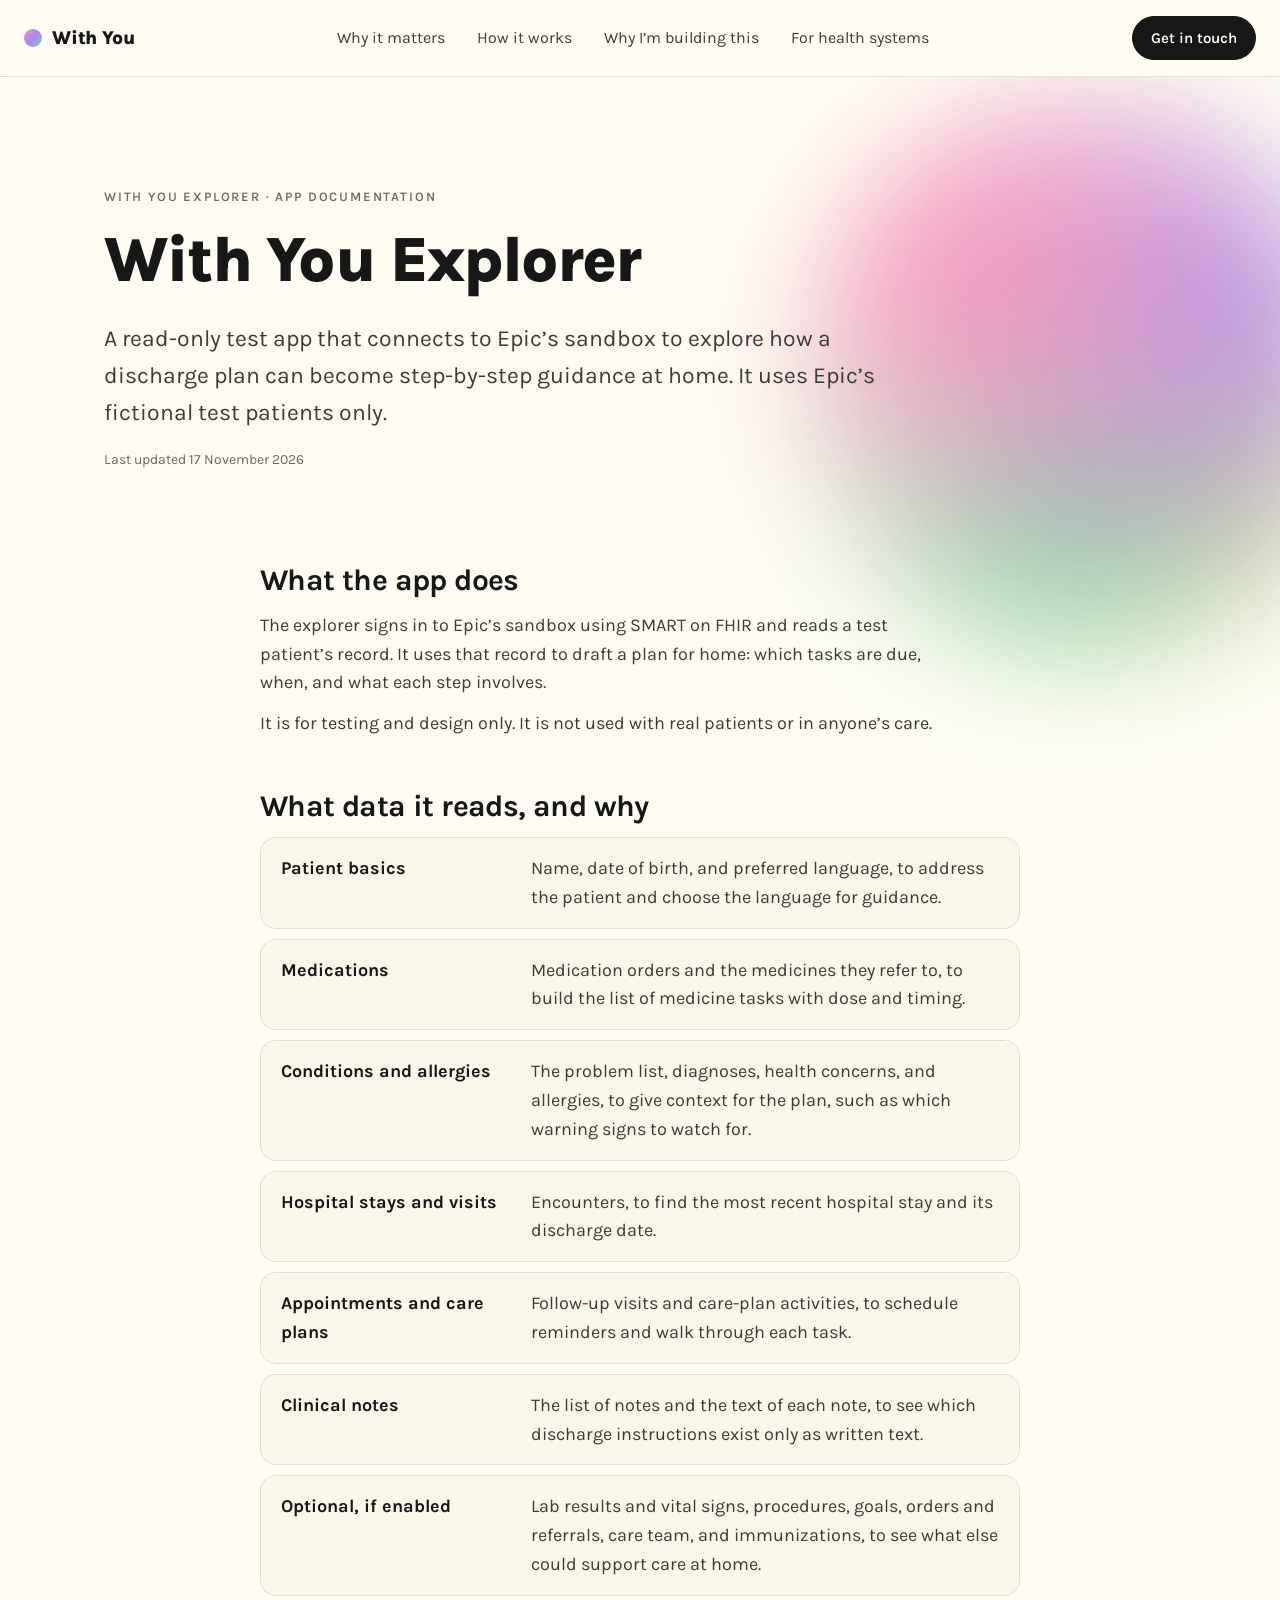
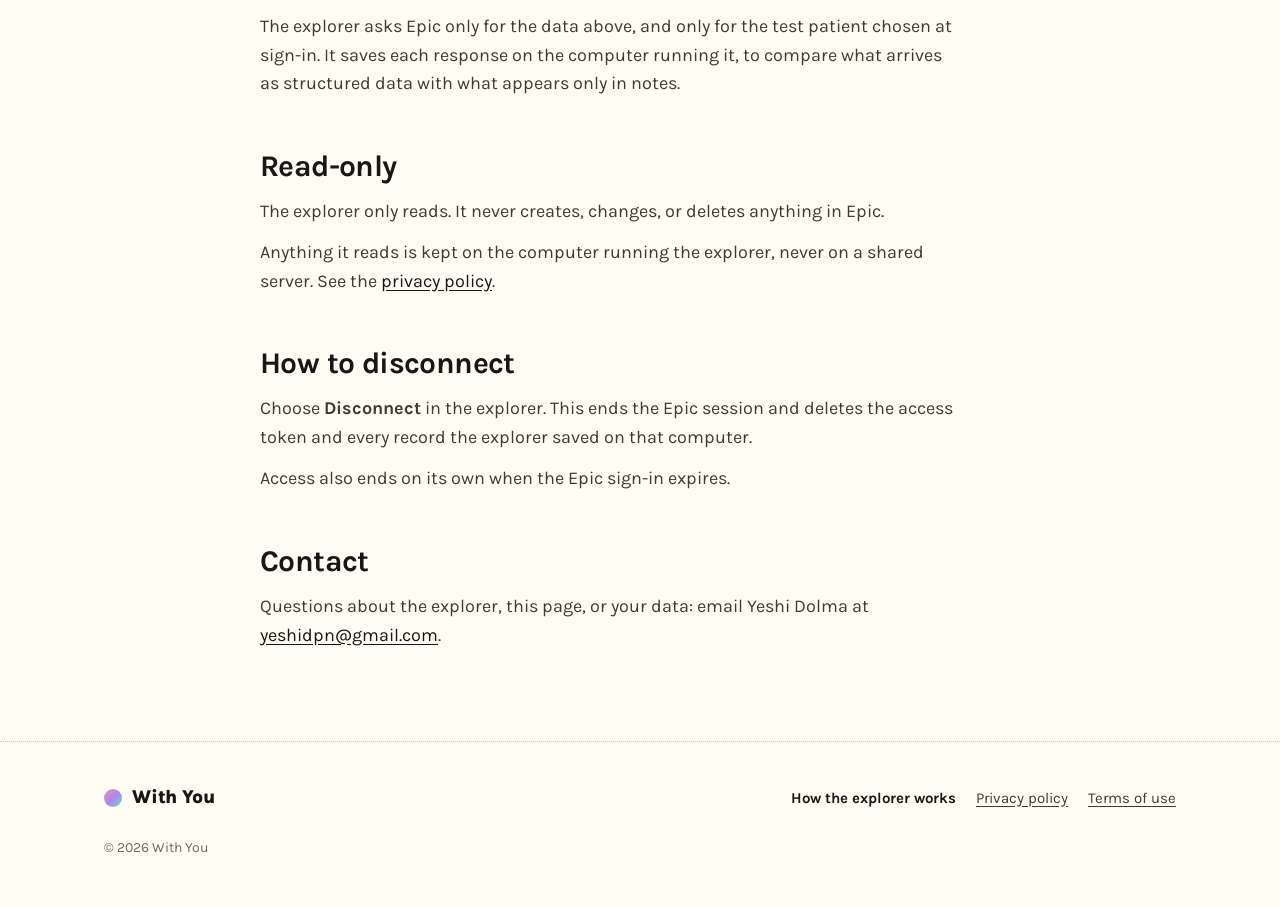
==== commit d2843dbe: "Explorer docs: list every kind of data the explorer reads Adds hospital stays (Encounter), clinical " ====
--- a/epic-app.html
+++ b/epic-app.html
@@ -69,11 +69,14 @@
       <h2>What data it reads, and why</h2>
       <dl class="doc-data">
         <div><dt>Patient basics</dt><dd>Name, date of birth, and preferred language, to address the patient and choose the language for guidance.</dd></div>
-        <div><dt>Medications</dt><dd>Discharge prescriptions and the medication list, to build the list of medicine tasks and when each is due.</dd></div>
-        <div><dt>Appointments and care plan</dt><dd>Follow-up visits and care-plan instructions, to schedule reminders and walk through each task.</dd></div>
-        <div><dt>Conditions and allergies</dt><dd>The problem list and allergies, to give context for the plan, such as which warning signs to watch for.</dd></div>
+        <div><dt>Medications</dt><dd>Medication orders and the medicines they refer to, to build the list of medicine tasks with dose and timing.</dd></div>
+        <div><dt>Conditions and allergies</dt><dd>The problem list, diagnoses, health concerns, and allergies, to give context for the plan, such as which warning signs to watch for.</dd></div>
+        <div><dt>Hospital stays and visits</dt><dd>Encounters, to find the most recent hospital stay and its discharge date.</dd></div>
+        <div><dt>Appointments and care plans</dt><dd>Follow-up visits and care-plan activities, to schedule reminders and walk through each task.</dd></div>
+        <div><dt>Clinical notes</dt><dd>The list of notes and the text of each note, to see which discharge instructions exist only as written text.</dd></div>
+        <div><dt>Optional, if enabled</dt><dd>Lab results and vital signs, procedures, goals, orders and referrals, care team, and immunizations, to see what else could support care at home.</dd></div>
       </dl>
-      <p>The explorer asks Epic only for the data above, and only for the test patient chosen at sign-in.</p>
+      <p>The explorer asks Epic only for the data above, and only for the test patient chosen at sign-in. It saves each response on the computer running it, to compare what arrives as structured data with what appears only in notes.</p>
     </section>
 
     <section class="container doc">
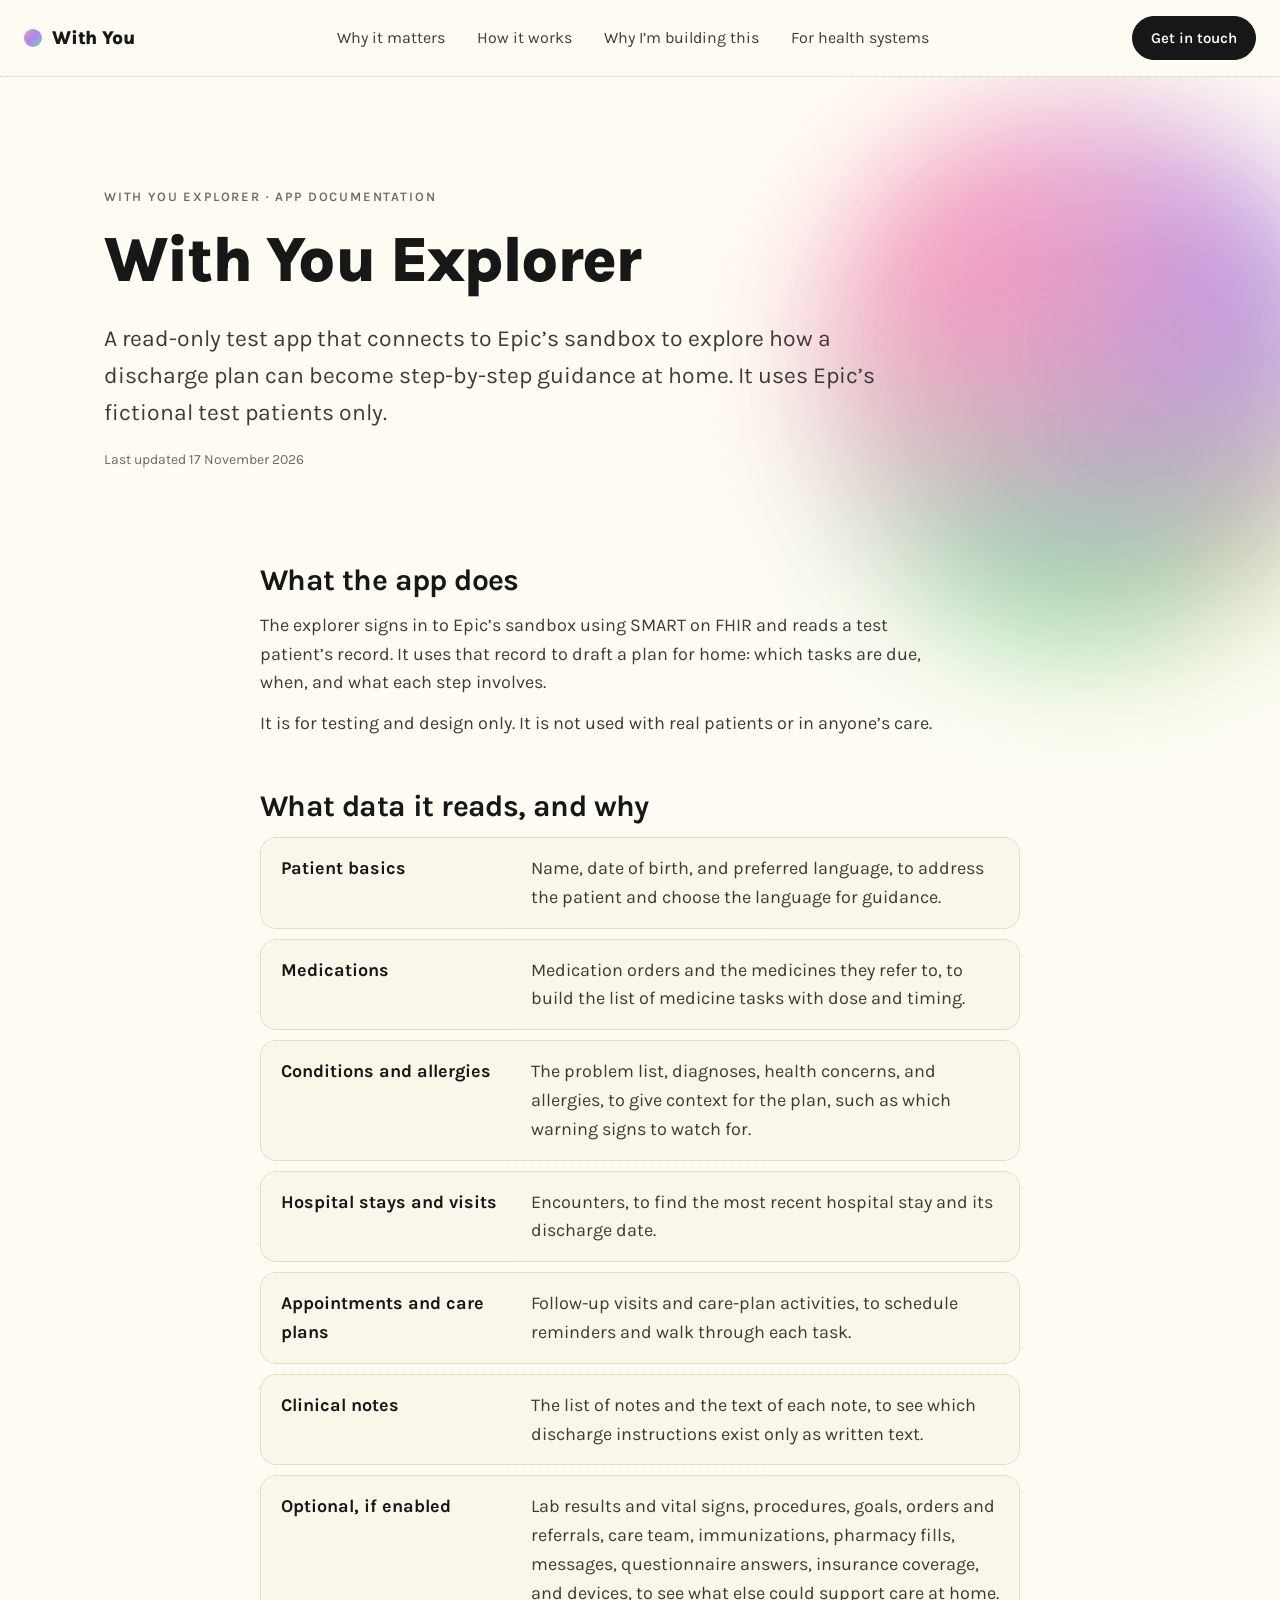
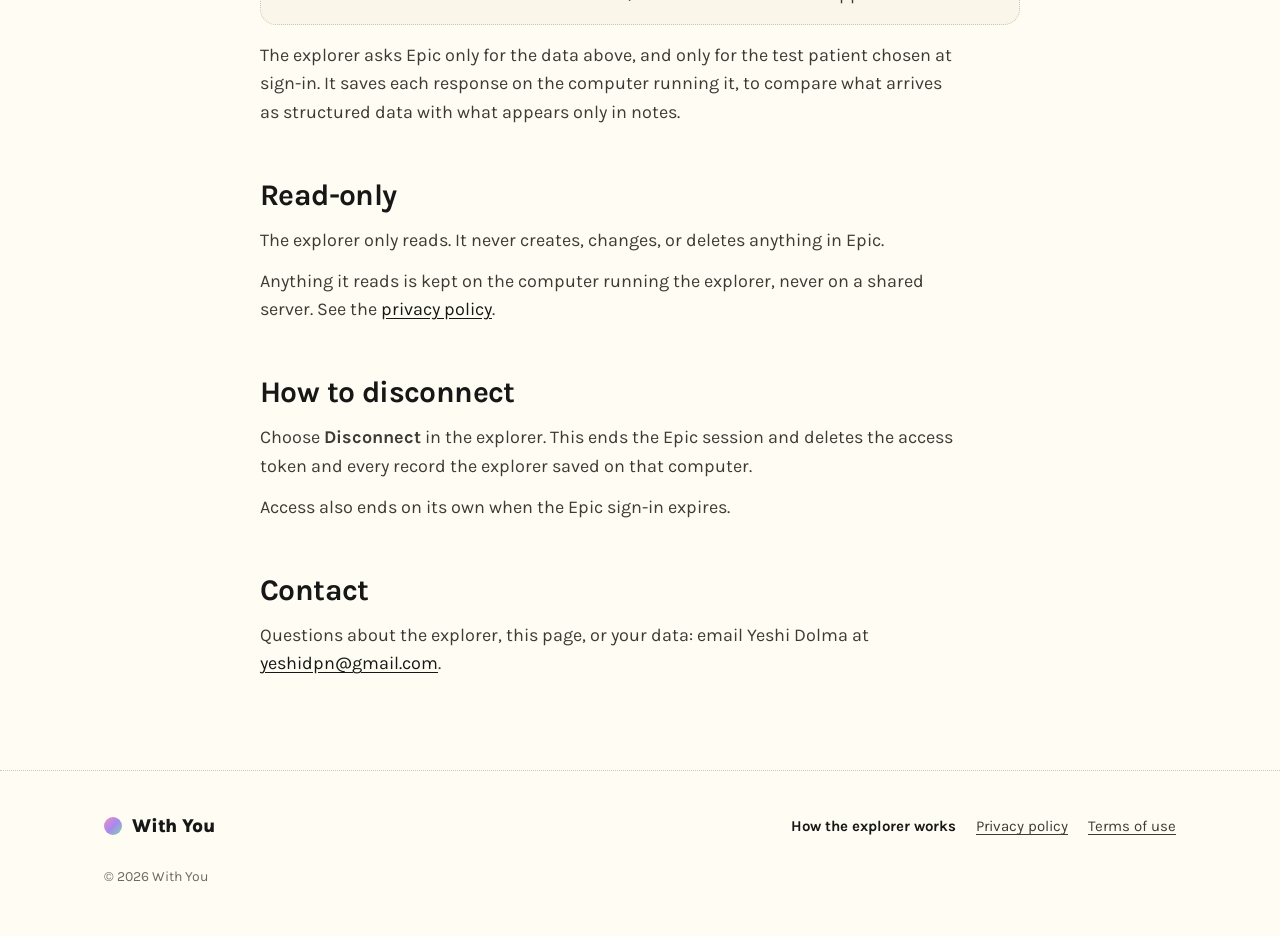
==== commit 1de66f2a: "Explorer docs: list the additional optional data Co-Authored-By: Claude Opus 5.5 <noreply@anthropic." ====
--- a/epic-app.html
+++ b/epic-app.html
@@ -74,7 +74,7 @@
         <div><dt>Hospital stays and visits</dt><dd>Encounters, to find the most recent hospital stay and its discharge date.</dd></div>
         <div><dt>Appointments and care plans</dt><dd>Follow-up visits and care-plan activities, to schedule reminders and walk through each task.</dd></div>
         <div><dt>Clinical notes</dt><dd>The list of notes and the text of each note, to see which discharge instructions exist only as written text.</dd></div>
-        <div><dt>Optional, if enabled</dt><dd>Lab results and vital signs, procedures, goals, orders and referrals, care team, and immunizations, to see what else could support care at home.</dd></div>
+        <div><dt>Optional, if enabled</dt><dd>Lab results and vital signs, procedures, goals, orders and referrals, care team, immunizations, pharmacy fills, messages, questionnaire answers, insurance coverage, and devices, to see what else could support care at home.</dd></div>
       </dl>
       <p>The explorer asks Epic only for the data above, and only for the test patient chosen at sign-in. It saves each response on the computer running it, to compare what arrives as structured data with what appears only in notes.</p>
     </section>
